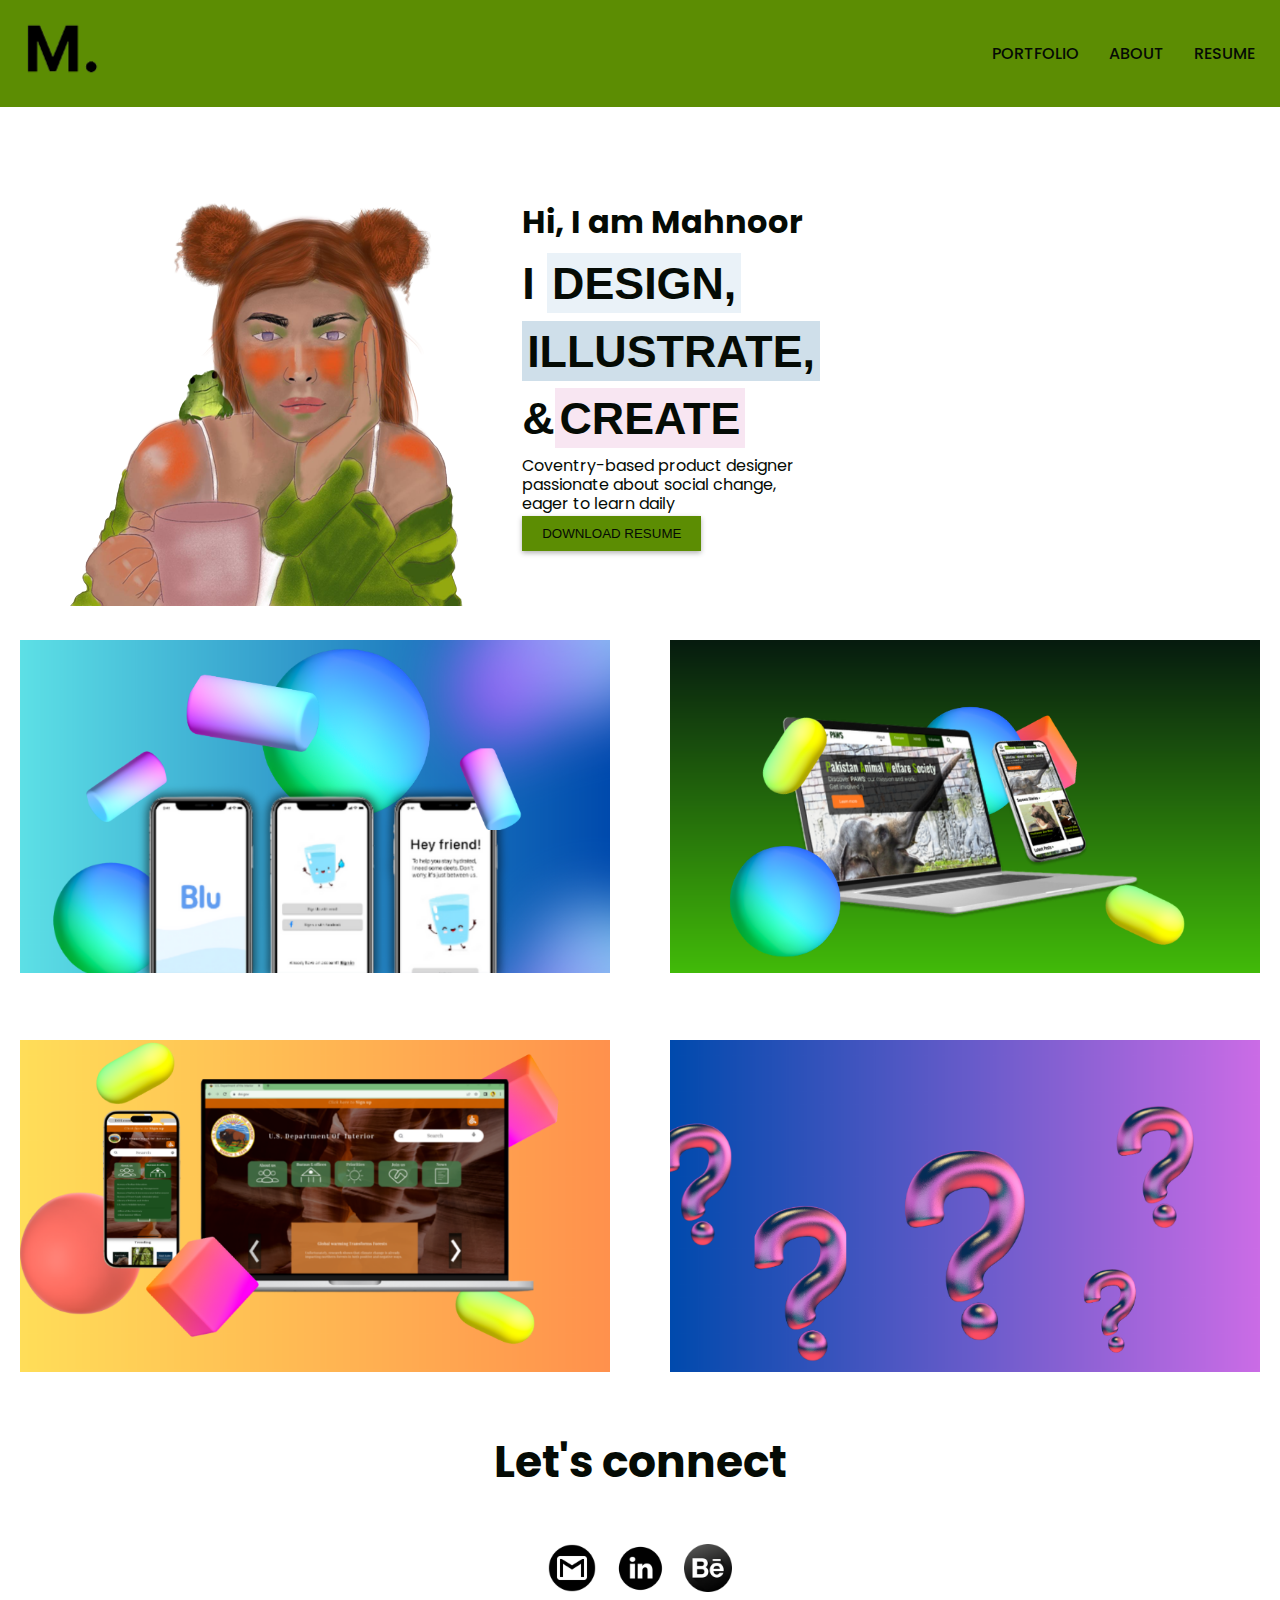
==== index copy.html @ d04b3838 "need to change hero img and add footer" ====
<!DOCTYPE html>
<html>
<head>
  <link href="https://fonts.googleapis.com/css?family=Poppins:100,200,300,400,500,600,700,800,900&display=swap" rel="stylesheet">
  <link href="style copy.css" rel="stylesheet" type="text/css">
  <style>
    
  
  </style>
</head>
<body>
  <header class="navigation">
    <div class="inline-block logo">
      <img src="logo-removebg-preview.png" alt="Logo">
    </div>
    <div class="navbar">
      <div class="Frame4">
        <div class="Portfolio">PORTFOLIO</div>
      </div>
      <div class="Frame2">
        <div class="About">ABOUT</div>
      </div>
      <div class="Frame3">
        <div class="Resume">RESUME</div>
      </div>
    </div>
  </header>
  <section class="heroImg">
    <div class="content">
      <div class="img-container">
        <img src="Component_1-removebg-preview.png" alt="Your Picture">
      </div>
      <div class="container">
        <h1>Hi, I am Mahnoor</h1>
        <h2>I <span>DESIGN,</span> <span>ILLUSTRATE,</span> &<span>CREATE</span></h2>
        <p>
          Coventry-based product designer passionate about social change, eager to learn daily
        </p>
        <div class="button-container">
          <button class="resume-button">Download Resume</button>   
        </div>
      </div> 
    </div>
  </section>
  <div class="grid-container">
    <div class="grid-item">
      <img src="Untitled design (1).png" alt="Picture 1">
      <div class="overlay">
        <div class="overlay-content">
          <h3>Blu</h3>
          <p2>A solution to your water habits</p2>
        </div>
      </div>
    </div>
    <div class="grid-item">
      <img src="Untitled design (3).png" alt="Picture 2">
      <div class="overlay">
        <div class="overlay-content">
          <h3>Department of Interior</h3>
          <p2>A redesign for government’s website</p2>
        </div>
      </div>   
    </div>
    <div class="grid-item">
      <img src="v.png" alt="Picture 3">
      <div class="overlay">
        <div class="overlay-content">
          <h3>Pakistan Animal Welfare</h3>
          <p2>A web redesign for the welfare of animals</p2>
        </div>
      </div>
    </div>
    <div class="grid-item">
      <img src="Untitled design (4).png" alt="Picture 4">
      <div class="overlay">
        <div class="overlay-content">
          <h3>Coming soon!</h3>
          <p></p>
        </div>
      </div>
    </div>
  </div>
</body>

<footer>
  <h1>Let's connect</h1>
  <div class="social-icons">
      <img src="email.png" alt="Social Media Icon 2">
      <img src="circle.png" alt="Social Media Icon 2">
      <img src="circle (1).png" alt="Social Media Icon 2">

    </div>
</footer>

</html>
---- style copy.css ----
body, html {
  margin: 0;
  padding: 0;
  font-family: 'Poppins', sans-serif;
}

body {
  background-size: cover;
  background-position: center bottom;
  padding: 0;
  color: #050b05;
}

.container {
  padding: 0;
  margin: 0 auto;
  max-width: 960px;
}

/* Header Navigation */
.navigation {
  background-color: #5c8d03;
  padding: 10px;
  display: flex;
  align-items: center;
}

.logo img {
  height: 80px;
}

.navbar {
  display: flex;
  justify-content: flex-end;
  margin-left: auto;
}

.navbar .Frame4,
.navbar .Frame2,
.navbar .Frame3 {
  padding: 10px 15px;
}

.navbar .Frame4:hover,
.navbar .Frame2:hover,
.navbar .Frame3:hover {
  cursor: pointer;
  background-color: transparent; 
}

.Portfolio,
.About,
.Resume {
  text-transform: uppercase;
  font-weight: 500;
  transition: font-size 0.3s ease; /* Add transition for smooth effect */
}

.Portfolio:hover,
.About:hover,
.Resume:hover {
  font-size: 1.2em; /* Increase the font size as desired */
  background-color: transparent; /* Remove the background color on hover */
}

/* Media queries for responsiveness */
@media (min-width: 320px) and (max-width: 800px) {
  .navigation {
    flex-direction: column;
    align-items: flex-start;
  }

  .navbar {
    justify-content: flex-start;
  }

  .navbar .Frame4,
  .navbar .Frame2,
  .navbar .Frame3 {
    padding: 10px;
  }
}

/* CSS Grid */
.grid-container {
  display: grid;
  grid-template-columns: repeat(3, 1fr);
  grid-gap: 20px;
}

.grid-item {
  background-color: #eee;
  padding: 20px;
  text-align: center;
}

/* CSS Flexbox */
.flex-container {
  display: flex;
  justify-content: space-around;
  align-items: center;
}

.flex-item {
  background-color: #ddd;
  padding: 20px;
  text-align: center;
  flex-basis: 200px;
  margin: 10px;
}

.flex-item:hover {
  background-color: #cccccc;
}

.flex-item:active {
  background-color: #aaa;
}

/* Hero Image */
.heroImg {
  height: 493px;
  padding: 0;
}

.content {
  display: flex;
  justify-content: flex-end; /* Position content on the right side */
  align-items: center;
  height: 100%;
}

.container {
  display: flex;
  flex-direction: column;
  align-items: flex-start;
  text-align: left;
}

.container h1 {
  font-size: 2rem;
}

.container h2 {
  font-size: 2.8rem;
  font-family: 'Arial', sans-serif; /* Change the font family as desired */
}

.container h2 span {
  padding: 5px; /* Adjust the padding as desired */
  transition: font-size 0.3s ease, background-color 0.3s ease; /* Add transition for smooth effect */
}

.container h2 span:nth-child(1) {
  background-color: #eaf2f8; /* Change the background color */
}

.container h2 span:nth-child(2) {
  background-color: #cfdfea; /* Change the background color */
}

.container h2 span:nth-child(3) {
  background-color: #f8e6f2; /* Change the background color */
}

.container h2 span:hover {
  font-size: 3rem; /* Increase the font size on hover */
  background-color: #a8c4e9; /* Change the background color on hover */
}

.container h2 span:active {
  font-size: 2.6rem; /* Decrease the font size on active state */
  background-color: #1d7d5d; /* Change the background color on active state */
}

.container p {
  margin-bottom: 20px;
}

/* CSS Grid */
.grid-container {
  display: grid;
  grid-template-columns: repeat(3, 1fr);
  grid-gap: 20px;
}

.grid-item {
  background-color: #eee;
  padding: 20px;
  text-align: center;
}

/* CSS Flexbox */
.flex-container {
  display: flex;
  justify-content: space-around;
  align-items: center;
}

.flex-item {
  background-color: #ddd;
  padding: 20px;
  text-align: center;
  flex-basis: 200px;
  margin: 10px;
}

.flex-item:hover {
  background-color: #cccccc;
}

.flex-item:active {
  background-color: #aaa;
}

/* Media queries for responsiveness */
@media (max-width: 768px) {
  .container {
    align-items: center;
    text-align: center;
  }
}
.resume-button {
  display: block;
  margin: 0 auto;
  padding: 10px 20px;
  background-color:  #5c8d03;
  color: #050b05;
  text-decoration: none;
  text-transform: uppercase;
  font-weight: 500;
  border: none;
  box-shadow: 0px 2px 5px rgba(0, 0, 0, 0.3); /* Add box-shadow for edges */

  /* Add transition for smooth effect */
  transition: background-color 0.3s ease, font-size 0.3s ease, box-shadow 0.3s ease;
}

.resume-button:hover {
  background-color: #107d2d80; /* Update the background color on hover */
  box-shadow: 0px 4px 8px rgba(0, 0, 0, 0.4); /* Update the box-shadow on hover */
}

.resume-button:active {
  background-color: #107d2dba; /* Update the background color on active state */
  box-shadow: 0px 2px 3px rgba(0, 0, 0, 0.2); /* Update the box-shadow on active state */
}

/* CSS Flex and CSS Grid Layout */
.container {
  display: flex;
  flex-direction: column;
  align-items: flex-start;
  text-align: left;
}

.container h1 {
  font-size: 2rem;
}

.container h2 {
  font-size: 2.8rem;
    font-family: 'Arial', sans-serif;
    display: inline-block; /* Add this line to make h2 display in two lines */
    line-height: 1.5; /* Adjust the line-height as desired */
  }

.container h2 span {
  padding: 5px; /* Adjust the padding as desired */
  transition: font-size 0.3s ease, background-color 0.3s ease; /* Add transition for smooth effect */
}

.container h2 span:nth-child(1) {
  background-color: #eaf2f8; /* Change the background color */
}

.container h2 span:nth-child(2) {
  background-color: #cfdfea; /* Change the background color */
}

.container h2 span:nth-child(3) {
  background-color: #f8e6f2; /* Change the background color */
}

.container h2 span:hover {
  font-size: 3rem; /* Increase the font size on hover */
  background-color: #a8c4e9; /* Change the background color on hover */
}

.container h2 span:active {
  font-size: 2.6rem; /* Decrease the font size on active state */
  background-color: #1d7d5d; /* Change the background color on active state */
}

.container p {
  margin-bottom: 0px; 
  line-height: 1.2; /* Adjust the line-height as desired */
  display: -webkit-box;
  -webkit-line-clamp: 3; /* Set the desired number of lines */
  -webkit-box-orient: vertical;
  overflow: hidden;
}

.container h1,
.container h2,
.container p {
  margin-top: 2px;
  margin-bottom: 2px;
}

 

/* CSS Grid */
.grid-container {
  display: grid;
  grid-template-columns: repeat(3, 1fr);
  grid-gap: 20px;
}

.grid-item {
  background-color: #eee;
  padding: 20px;
  text-align: center;
}

/* CSS Flexbox */
.flex-container {
  display: flex;
  justify-content: space-around;
  align-items: center;
}

.flex-item {
  background-color: #ddd;
  padding: 20px;
  text-align: center;
  flex-basis: 200px;
  margin: 10px;
}

.flex-item:hover {
  background-color: #cccccc;
}

.flex-item:active {
  background-color: #aaa;
}

/*work*/

<style>
  /* CSS Flexbox */
  .container {
    display: flex;
    flex-direction: column;
    align-items: center;
  }

  .content {
    width: 100%;
    max-width: 800px;
    padding: 20px;
    text-align: center;
  }

  .img-container {
    margin-bottom: 20px;
  }

  /* CSS Grid */
  .grid-container {
    display: grid;
    grid-template-columns: repeat(2, 1fr);
    grid-template-rows: repeat(2, 1fr);
    grid-gap: 20px;
    margin-top: 20px;
  }

  .grid-item {
    position: relative;
    background-color: #b7d08100;
    text-align: center;
    padding: 20px;
    transition: transform 0.3s ease;
  }

  .grid-item:hover {
    transform: scale(1.1);
  }

  .grid-item img {
    width: 100%;
    height: auto;
    max-height: 100%;
    transition: filter 0.3s ease;
  }

  .grid-item:hover img {
    filter: blur(10px);
  }

  .grid-item .overlay {
    position: absolute;
    top: 0;
    left: 0;
    width: 100%;
    height: 100%;
    background-color: rgba(0, 0, 0, 0.5);
    display: flex;
    flex-direction: column;
    justify-content: center;
    align-items: center;
    opacity: 0;
    transition: opacity 0.3s ease;
  }

  .grid-item:hover .overlay {
    opacity: 1;
    background-color: transparent; 
  }

  .grid-item .overlay-content {
    color: #070404;
    text-align: ;
    padding: 10px;
    transition: opacity 0.3s ease;
    opacity: 0;
  }

  .grid-item:hover .overlay-content {
    opacity: 1;
  }

  .grid-item:active {
    transform: scale(1.05);
    filter: blur(0);
  }

  /* Media Queries */
  @media (max-width: 768px) {
    .grid-container {
      grid-template-columns: 1fr;
      grid-template-rows: auto;
    }
  }
</style>

footer {
  display: flex;
  justify-content: center;
  align-items: center;
  height: 100px; /* Adjust the height as needed */
  background-color: #f2f2f2; /* Set the desired background color */
}

footer h1 {
  font-size: 44px;
  margin: 10px;
  text-align: center;
  padding: 20px;
}

.social-icons {
  display: flex;
  justify-content: center;
  align-items: center;
  padding: 10px;
}

.social-icons img {
  margin: 10px;
  width: 48px; /* Adjust the width as needed */
  height: 48px; /* Adjust the height as needed */
  transition: transform 0.3s ease;
}

.social-icons img:hover {
  transform: scale(1.2); /* Increase the size on hover */
}

.social-icons img:active {
  transform: scale(0.8); /* Decrease the size on active state */
}
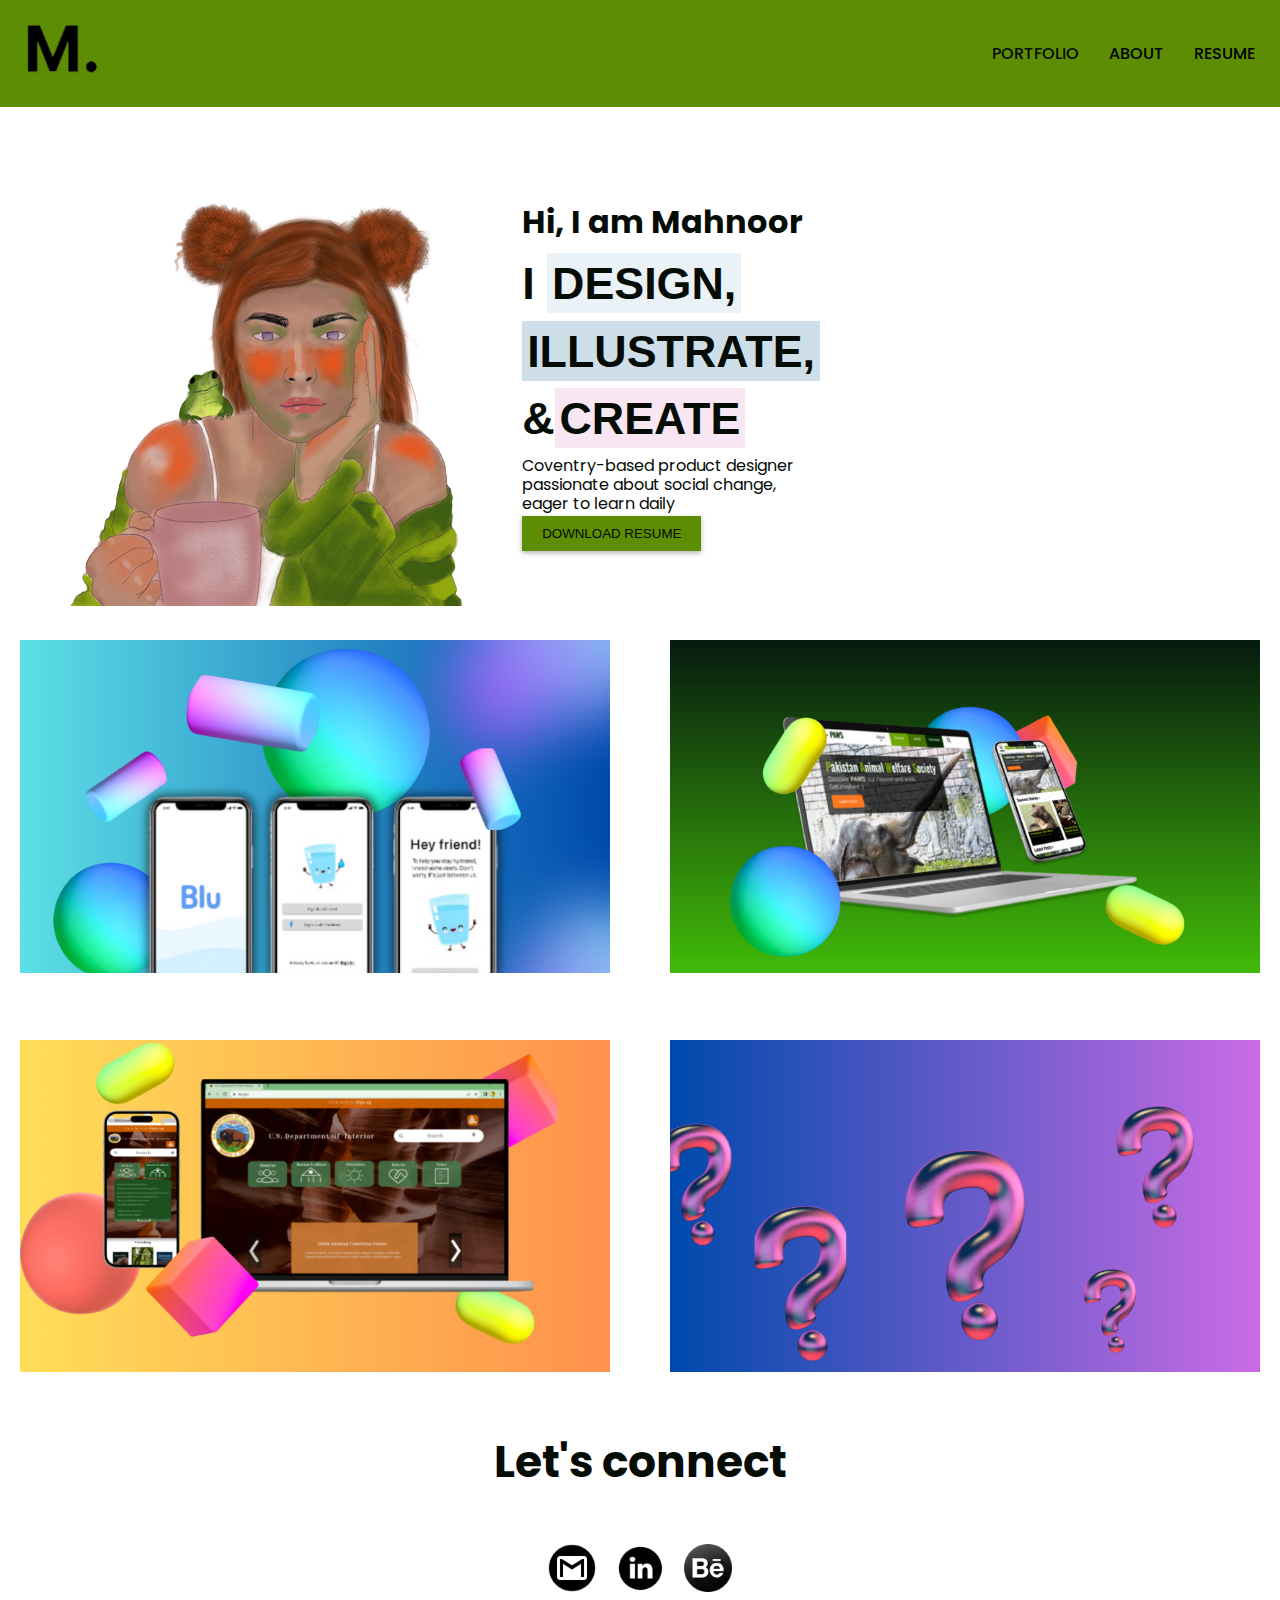
==== commit 9425862d: "git commit -m "Initial commit"" ====
--- a/index copy.html
+++ b/index copy.html
@@ -7,9 +7,10 @@
     
   
   </style>
+  
 </head>
 <body>
-  <header class="navigation">
+<header class="navigation">
     <div class="inline-block logo">
       <img src="logo-removebg-preview.png" alt="Logo">
     </div>
@@ -18,13 +19,14 @@
         <div class="Portfolio">PORTFOLIO</div>
       </div>
       <div class="Frame2">
-        <div class="About">ABOUT</div>
+        <a href="index.html"><div class="About">ABOUT</div></a> <!-- Link to the about.html page -->
       </div>
       <div class="Frame3">
-        <div class="Resume">RESUME</div>
+        <a href="https://docs.google.com/document/d/1KheHT2JlULwQxfJAoG6qAryB28EtIx48DL1JajdFvq4/edit?usp=sharing"><div class="Resume">RESUME</div></a>
       </div>
     </div>
   </header>
+  
   <section class="heroImg">
     <div class="content">
       <div class="img-container">
--- a/style copy.css
+++ b/style copy.css
@@ -18,6 +18,10 @@
 }
 
 /* Header Navigation */
+.navbar a {
+  color: black;
+  text-decoration: none;
+}
 .navigation {
   background-color: #5c8d03;
   padding: 10px;
